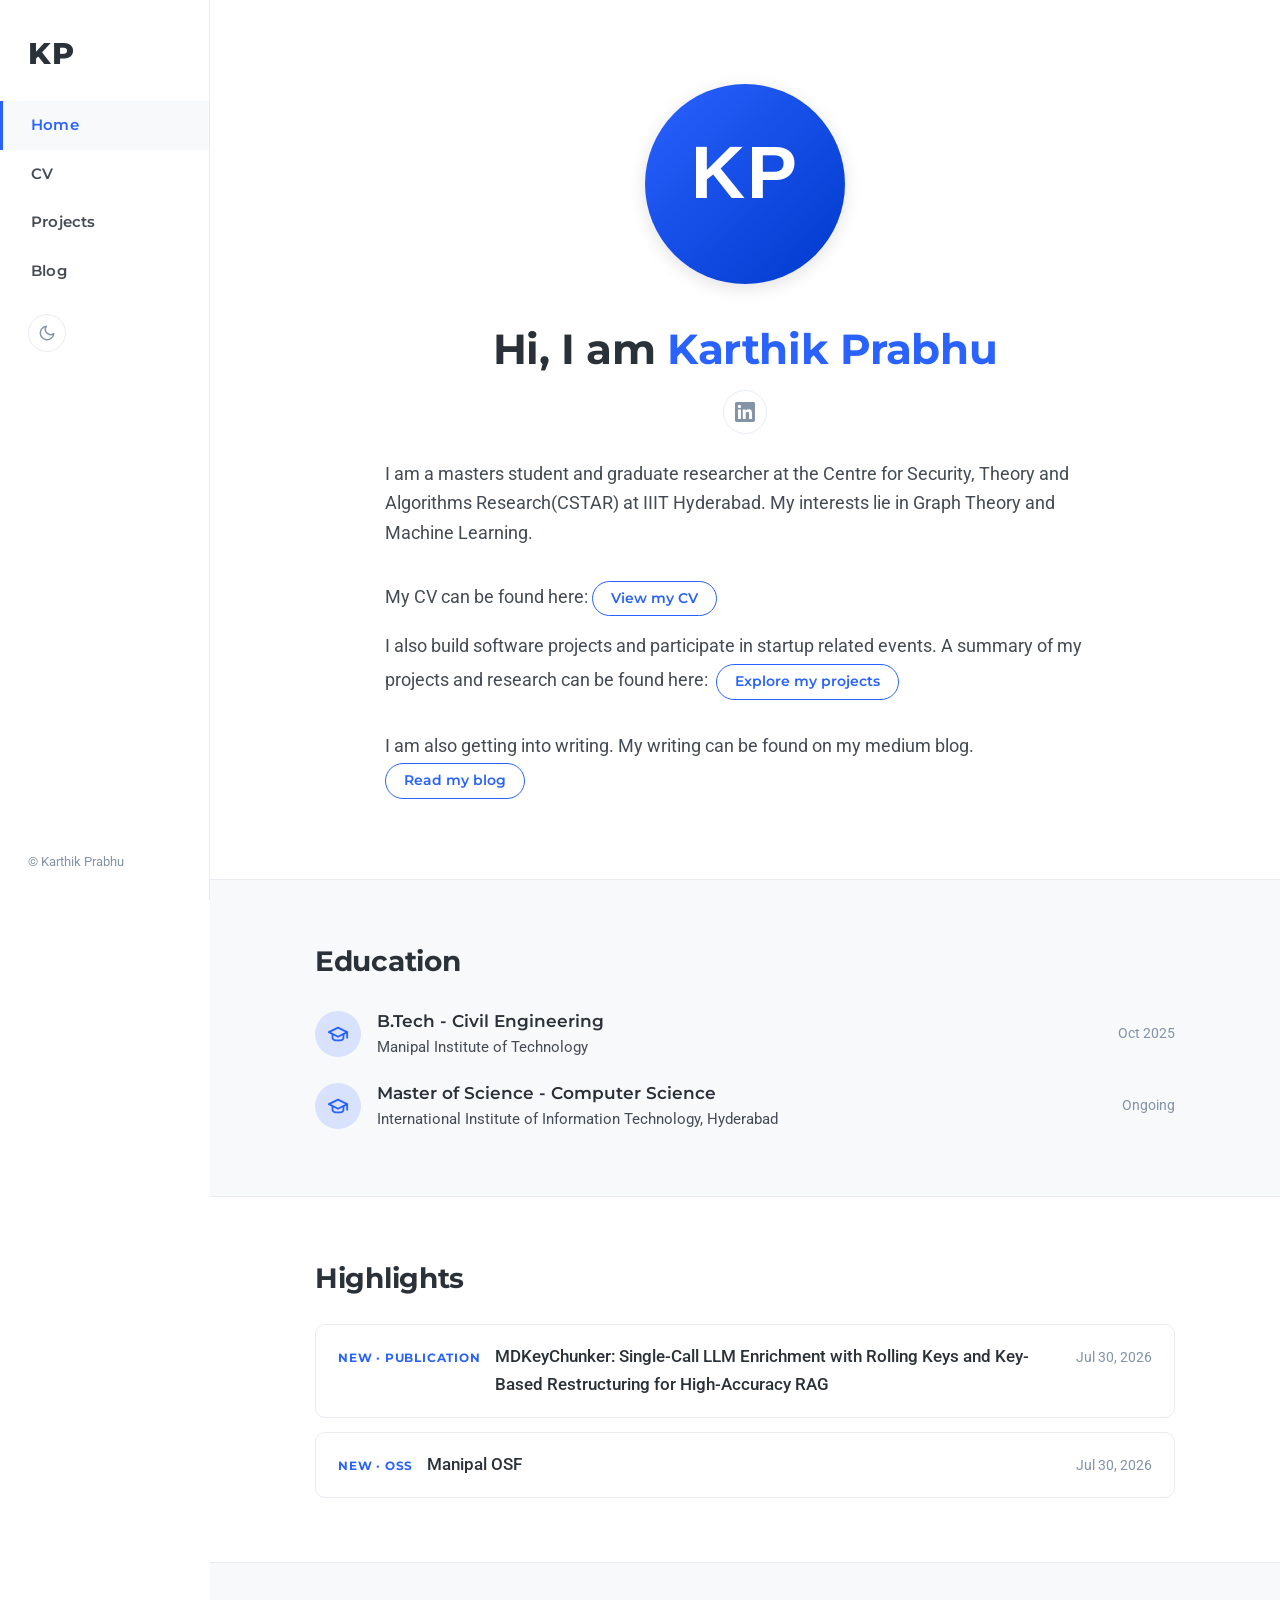
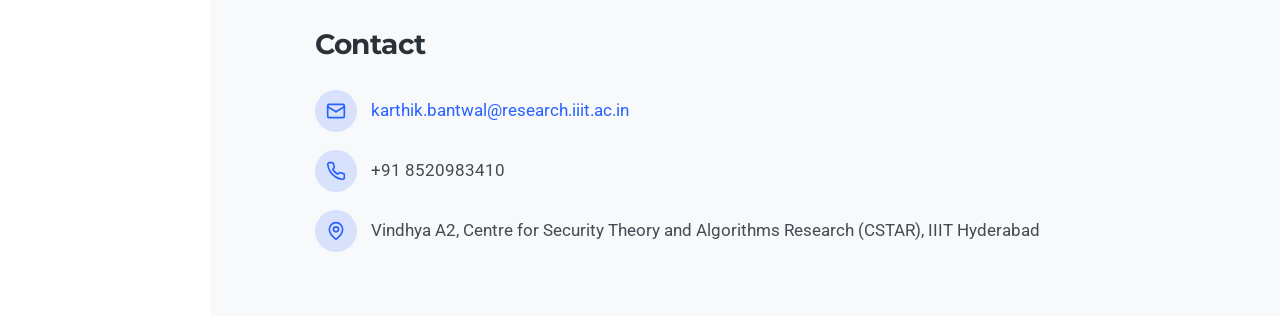
==== index.html @ 8d87aa46 "Initial commit of local code" ====
<!DOCTYPE html>
<html lang="en">
<head>
<meta charset="utf-8">
<meta name="viewport" content="width=device-width, initial-scale=1">
<title>Karthik Prabhu</title>
<script>(function(){var t=localStorage.getItem("kp-theme")||(matchMedia("(prefers-color-scheme: dark)").matches?"dark":"light");document.documentElement.setAttribute("data-theme",t);})();</script>
<link rel="preconnect" href="https://fonts.googleapis.com">
<link href="https://fonts.googleapis.com/css2?family=Montserrat:wght@600;700;800&family=Roboto:ital,wght@0,400;0,500;0,700;1,400&family=Roboto+Mono&display=swap" rel="stylesheet">
<link rel="stylesheet" href="styles/site.css">
</head>
<body>

<nav class="ribbon">
  <a class="brand" href="./">KP</a>
  <ul>
    <li><a href="./" class="active">Home</a></li>
    <li><a href="cv/">CV</a></li>
    <li><a href="projects/">Projects</a></li>
    <li><a href="blog/">Blog</a></li>
  </ul>
  <div class="ribbon-tools">
    <button class="theme-toggle" id="theme-toggle" aria-label="Toggle light/dark theme">
      <svg class="icon-moon" viewBox="0 0 24 24" fill="none" stroke="currentColor" stroke-width="2" stroke-linecap="round" stroke-linejoin="round"><path d="M21 12.79A9 9 0 1 1 11.21 3 7 7 0 0 0 21 12.79z"/></svg>
      <svg class="icon-sun" viewBox="0 0 24 24" fill="none" stroke="currentColor" stroke-width="2" stroke-linecap="round" stroke-linejoin="round"><circle cx="12" cy="12" r="4"/><path d="M12 2v2m0 16v2M4.93 4.93l1.41 1.41m11.32 11.32 1.41 1.41M2 12h2m16 0h2M6.34 17.66l-1.41 1.41M19.07 4.93l-1.41 1.41"/></svg>
    </button>
  </div>
  <div class="ribbon-foot">&copy; Karthik Prabhu</div>
</nav>

<div class="page">

  <!-- Introduction -->
  <section class="section hero">
    <div class="section-inner">
      <img class="avatar" src="media/avatar.svg" alt="Karthik Prabhu">
      <h1 class="hero-name" id="hero-name">Hi, I am
        <span class="np">K<span class="fold">arthik&nbsp;</span></span><span class="np">P<span class="fold">rabhu</span></span>
      </h1>

      <!-- Socials: "reach me here" icon buttons, hydrated from data/home.json -->
      <div class="socials" id="socials" aria-label="Social profiles"></div>

      <div class="intro" id="about">
        <!-- hydrated from data/home.json (sanitized by the CMS at save time) -->
      </div>
    </div>
  </section>

  <!-- Education -->
  <section class="section alt">
    <div class="section-inner">
      <h2>Education</h2>
      <ul class="edu-list" id="education"></ul>
      <p class="empty-note" id="education-empty" hidden>Education entries appear here once added in the CMS.</p>
    </div>
  </section>

  <!-- Highlights -->
  <section class="section">
    <div class="section-inner">
      <h2>Highlights</h2>
      <ul class="highlight-list" id="highlights"></ul>
      <p class="empty-note" id="highlights-empty" hidden>New projects, publications and posts will appear here.</p>
    </div>
  </section>

  <!-- Contact -->
  <section class="section alt">
    <div class="section-inner">
      <h2>Contact</h2>
      <ul class="contact-list">
        <li>
          <span class="icon" aria-hidden="true">
            <svg viewBox="0 0 24 24" fill="none" stroke="currentColor" stroke-width="2" stroke-linecap="round" stroke-linejoin="round"><rect x="2" y="4" width="20" height="16" rx="2"/><path d="m22 7-10 6L2 7"/></svg>
          </span>
          <a id="contact-email" href="#">&mdash;</a>
        </li>
        <li>
          <span class="icon" aria-hidden="true">
            <svg viewBox="0 0 24 24" fill="none" stroke="currentColor" stroke-width="2" stroke-linecap="round" stroke-linejoin="round"><path d="M22 16.92v3a2 2 0 0 1-2.18 2 19.79 19.79 0 0 1-8.63-3.07 19.5 19.5 0 0 1-6-6 19.79 19.79 0 0 1-3.07-8.67A2 2 0 0 1 4.11 2h3a2 2 0 0 1 2 1.72c.127.96.361 1.903.7 2.81a2 2 0 0 1-.45 2.11L8.09 9.91a16 16 0 0 0 6 6l1.27-1.27a2 2 0 0 1 2.11-.45c.907.339 1.85.573 2.81.7A2 2 0 0 1 22 16.92z"/></svg>
          </span>
          <span id="contact-phone">&mdash;</span>
        </li>
        <li>
          <span class="icon" aria-hidden="true">
            <svg viewBox="0 0 24 24" fill="none" stroke="currentColor" stroke-width="2" stroke-linecap="round" stroke-linejoin="round"><path d="M20 10c0 6-8 12-8 12s-8-6-8-12a8 8 0 0 1 16 0Z"/><circle cx="12" cy="10" r="3"/></svg>
          </span>
          <span id="contact-address">&mdash;</span>
        </li>
      </ul>
    </div>
  </section>

</div>

<script src="js/theme.js"></script>
<script src="js/home.js"></script>
</body>
</html>
---- styles/site.css ----
/* Site chrome + Home page, following the Hugo Academic theme:
   Montserrat headings, Roboto body, blue primary, and the theme's
   Dracula-inspired dark mode (#282a36 / #44475a / #f8f8f2).
   Theme is switched via data-theme on <html> (see js/theme.js). */

:root {
  --primary: #2962ff;
  --primary-hover: #0039cb;
  --primary-glow: rgba(41, 98, 255, 0.15);
  --text: #454b54;
  --heading: #2b3138;
  --muted: #8493a5;
  --border: #e8ecf1;
  --bg: #ffffff;
  --bg-alt: #f7f9fb;
  --surface: #ffffff;
  --code-bg: #f4f5f7;
  --code-text: #c7254e;
  --overlay: rgba(10, 20, 40, 0.85);
  --shadow: rgba(0, 0, 0, 0.12);

  --ribbon-w: 210px;
  --font-head: "Montserrat", -apple-system, BlinkMacSystemFont, "Segoe UI", sans-serif;
  --font-body: "Roboto", -apple-system, BlinkMacSystemFont, "Segoe UI", sans-serif;
  --font-mono: "Roboto Mono", ui-monospace, SFMono-Regular, Menlo, monospace;
}

/* Hugo Academic's dark mode palette (Dracula-derived). */
html[data-theme="dark"] {
  --primary: #82aaff;
  --primary-hover: #b3ccff;
  --primary-glow: rgba(130, 170, 255, 0.16);
  --text: #d6d9e4;
  --heading: #f8f8f2;
  --muted: #9aa3c0;
  --border: #3b3e51;
  --bg: #282a36;
  --bg-alt: #22242e;
  --surface: #313342;
  --code-bg: #44475a;
  --code-text: #8be9fd;
  --overlay: rgba(10, 12, 22, 0.88);
  --shadow: rgba(0, 0, 0, 0.45);
}

* { box-sizing: border-box; }

html { scroll-behavior: smooth; }

body {
  margin: 0;
  color: var(--text);
  background: var(--bg);
  font: 16.5px/1.7 var(--font-body);
  -webkit-font-smoothing: antialiased;
  text-rendering: optimizeLegibility;
  transition: background 0.2s ease, color 0.2s ease;
}

a { color: var(--primary); text-decoration: none; }
a:hover { color: var(--primary-hover); text-decoration: underline; }

h1, h2, h3, h4 {
  font-family: var(--font-head);
  color: var(--heading);
  line-height: 1.25;
  letter-spacing: -0.01em;
}

/* ---------- Vertical ribbon ---------- */

.ribbon {
  position: fixed;
  inset: 0 auto 0 0;
  width: var(--ribbon-w);
  background: var(--bg);
  border-right: 1px solid var(--border);
  display: flex;
  flex-direction: column;
  padding: 28px 0;
  z-index: 100;
  transition: background 0.2s ease;
}

.ribbon .brand {
  font-family: var(--font-head);
  font-weight: 800;
  font-size: 30px;
  letter-spacing: 1px;
  color: var(--heading);
  text-decoration: none;
  padding: 0 28px 22px;
}
.ribbon .brand:hover { color: var(--primary); text-decoration: none; }

.ribbon ul { list-style: none; margin: 0; padding: 0; }

.ribbon li a {
  display: block;
  padding: 12px 28px;
  font-family: var(--font-head);
  font-weight: 600;
  font-size: 14.5px;
  letter-spacing: 0.2px;
  color: var(--text);
  text-decoration: none;
  border-left: 3px solid transparent;
  transition: color 0.12s ease, background 0.12s ease;
}
.ribbon li a:hover { color: var(--primary); background: var(--bg-alt); text-decoration: none; }
.ribbon li a.active {
  color: var(--primary);
  border-left-color: var(--primary);
  background: var(--bg-alt);
}

.ribbon-tools { padding: 18px 28px 0; }

.theme-toggle {
  width: 38px;
  height: 38px;
  border-radius: 50%;
  border: 1px solid var(--border);
  background: var(--surface);
  color: var(--muted);
  cursor: pointer;
  display: flex;
  align-items: center;
  justify-content: center;
  transition: border-color 0.15s ease, color 0.15s ease, transform 0.15s ease;
}
.theme-toggle:hover { border-color: var(--primary); color: var(--primary); transform: rotate(15deg); }
.theme-toggle svg { width: 18px; height: 18px; }
.theme-toggle .icon-sun { display: none; }
html[data-theme="dark"] .theme-toggle .icon-sun { display: block; }
html[data-theme="dark"] .theme-toggle .icon-moon { display: none; }

.ribbon .ribbon-foot {
  margin-top: auto;
  padding: 18px 28px 0;
  font-size: 12.5px;
  color: var(--muted);
}

/* ---------- Page body ---------- */

.page {
  margin-left: var(--ribbon-w);
  min-height: 100vh;
}

.section {
  padding: 64px 32px;
  border-bottom: 1px solid var(--border);
}
.section:last-child { border-bottom: none; }
.section-inner { max-width: 860px; margin: 0 auto; }
.section.alt { background: var(--bg-alt); }

.section h2 {
  font-size: 28px;
  font-weight: 700;
  margin: 0 0 28px;
}

/* ---------- Hero / biography ---------- */

.hero { text-align: center; padding-top: 84px; }

.avatar {
  width: 200px;
  height: 200px;
  border-radius: 50%;
  object-fit: cover;
  box-shadow: 0 4px 18px var(--shadow);
}

.hero-name {
  font-size: 42px;
  font-weight: 700;
  margin: 30px 0 8px;
  white-space: nowrap;
}

.hero-name .np { color: var(--primary); }

/* "Karthik Prabhu" folds into "KP" */
.hero-name .fold {
  display: inline-block;
  overflow: hidden;
  vertical-align: bottom;
  max-width: 9ch;
  opacity: 1;
  transition: max-width 1s cubic-bezier(0.65, 0, 0.35, 1), opacity 0.7s ease;
}
.hero-name.collapsed .fold { max-width: 0; opacity: 0; }

.intro {
  max-width: 720px;
  margin: 26px auto 0;
  font-size: 17.5px;
  text-align: left;
}
.intro p { margin: 0 0 14px; }

/* Inline call-to-action buttons inserted from the CMS About editor. */
.intro .about-btn {
  display: inline-block;
  font-family: var(--font-head);
  font-weight: 600;
  font-size: 14px;
  color: var(--primary);
  background: var(--surface);
  border: 1.5px solid var(--primary);
  border-radius: 999px;
  padding: 5px 18px;
  margin: 2px 4px 2px 0;
  transition: background 0.15s ease, color 0.15s ease, transform 0.15s ease, box-shadow 0.15s ease;
}
.intro .about-btn:hover {
  background: var(--primary);
  color: var(--bg);
  text-decoration: none;
  transform: translateY(-1px);
  box-shadow: 0 6px 14px var(--primary-glow);
}

/* ---------- Socials ("reach me here") ---------- */

.socials {
  display: flex;
  justify-content: center;
  gap: 14px;
  margin-top: 14px;
}

.social-btn {
  width: 44px;
  height: 44px;
  border-radius: 50%;
  border: 1px solid var(--border);
  background: var(--surface);
  color: var(--muted);
  display: flex;
  align-items: center;
  justify-content: center;
  transition: color 0.15s ease, border-color 0.15s ease, transform 0.15s ease, box-shadow 0.15s ease;
}
.social-btn:hover {
  color: var(--primary);
  border-color: var(--primary);
  transform: translateY(-2px);
  box-shadow: 0 6px 14px var(--primary-glow);
  text-decoration: none;
}
.social-btn svg { width: 20px; height: 20px; }

/* ---------- Education ---------- */

.edu-list { list-style: none; margin: 0; padding: 0; display: grid; gap: 18px; }

.edu-item {
  display: flex;
  align-items: center;
  gap: 16px;
}

.edu-icon {
  width: 46px;
  height: 46px;
  border-radius: 50%;
  background: var(--primary-glow);
  color: var(--primary);
  display: flex;
  align-items: center;
  justify-content: center;
  flex: none;
}
.edu-icon svg { width: 22px; height: 22px; }

.edu-body { flex: 1; min-width: 0; display: flex; flex-direction: column; }
.edu-program { font-family: var(--font-head); font-weight: 600; color: var(--heading); font-size: 16.5px; }
.edu-institute { color: var(--text); font-size: 15px; }
.edu-date { color: var(--muted); font-size: 14px; white-space: nowrap; }

/* ---------- Highlights ---------- */

.highlight-list { list-style: none; margin: 0; padding: 0; display: grid; gap: 14px; }

.highlight-card {
  display: flex;
  align-items: baseline;
  gap: 14px;
  padding: 18px 22px;
  background: var(--surface);
  border: 1px solid var(--border);
  border-radius: 10px;
  text-decoration: none;
  transition: box-shadow 0.15s ease, transform 0.15s ease, border-color 0.15s ease;
}
.highlight-card:hover {
  text-decoration: none;
  border-color: var(--primary);
  box-shadow: 0 6px 18px var(--primary-glow);
  transform: translateY(-2px);
}
.highlight-card .tag {
  font-family: var(--font-head);
  font-weight: 700;
  font-size: 11.5px;
  letter-spacing: 0.8px;
  text-transform: uppercase;
  color: var(--primary);
  white-space: nowrap;
}
.highlight-card .title { color: var(--heading); font-weight: 500; flex: 1; }
.highlight-card .date { color: var(--muted); font-size: 14px; white-space: nowrap; }

.empty-note { color: var(--muted); }

/* ---------- Contact ---------- */

.contact-list { list-style: none; margin: 0; padding: 0; display: grid; gap: 18px; }

.contact-list li { display: flex; align-items: center; gap: 14px; font-size: 16.5px; }

.contact-list .icon {
  width: 42px;
  height: 42px;
  border-radius: 50%;
  background: var(--primary-glow);
  color: var(--primary);
  display: flex;
  align-items: center;
  justify-content: center;
  flex: none;
}
.contact-list .icon svg { width: 20px; height: 20px; }

/* ---------- Project carousels ---------- */

.carousel { display: flex; align-items: center; gap: 12px; }

.car-viewport { overflow: hidden; flex: 1; }

.car-track {
  display: flex;
  gap: 14px;
  transition: transform 0.35s cubic-bezier(0.4, 0, 0.2, 1);
}

.proj-card {
  position: relative;
  flex: none;
  width: 148px;
  height: 96px;
  border-radius: 10px;
  overflow: hidden;
  border: 1px solid var(--border);
  background: var(--bg-alt);
  transition: box-shadow 0.15s ease, transform 0.15s ease, border-color 0.15s ease;
}
.proj-card:hover {
  border-color: var(--primary);
  box-shadow: 0 6px 18px var(--primary-glow);
  transform: translateY(-2px);
}
.proj-card img { width: 100%; height: 100%; object-fit: cover; display: block; }

.proj-overlay {
  position: absolute;
  inset: auto 0 0 0;
  padding: 18px 10px 8px;
  background: linear-gradient(transparent, var(--overlay));
  color: #fff;
  font-family: var(--font-head);
  font-size: 12.5px;
  font-weight: 600;
  line-height: 1.3;
  opacity: 0;
  transition: opacity 0.15s ease;
}
.proj-card:hover .proj-overlay { opacity: 1; }

.car-arrow {
  flex: none;
  width: 36px;
  height: 36px;
  border-radius: 50%;
  border: 1px solid var(--border);
  background: var(--surface);
  color: var(--heading);
  font-size: 20px;
  line-height: 1;
  cursor: pointer;
  transition: border-color 0.15s, color 0.15s;
}
.car-arrow:hover:not(:disabled) { border-color: var(--primary); color: var(--primary); }
.car-arrow:disabled { opacity: 0.35; cursor: default; }

/* ---------- Publications ---------- */

.pub-head {
  display: flex;
  align-items: baseline;
  justify-content: space-between;
  gap: 16px;
  flex-wrap: wrap;
}

.profile-buttons { display: flex; gap: 10px; flex-wrap: wrap; }
.profile-btn {
  font-family: var(--font-head);
  font-weight: 600;
  font-size: 13.5px;
  color: var(--primary);
  border: 1px solid var(--primary);
  border-radius: 999px;
  padding: 6px 16px;
}
.profile-btn:hover { background: var(--primary); color: var(--bg); text-decoration: none; }

.pub-block {
  display: flex;
  gap: 20px;
  padding: 22px 0;
  border-bottom: 1px solid var(--border);
}
.pub-block:last-child { border-bottom: none; }

.pub-thumb {
  flex: none;
  width: 148px;
  height: 96px;
  border-radius: 10px;
  overflow: hidden;
  border: 1px solid var(--border);
  background: var(--surface);
}
.pub-thumb img { width: 100%; height: 100%; object-fit: cover; display: block; }
a.pub-thumb { transition: box-shadow 0.15s ease, border-color 0.15s ease; }
a.pub-thumb:hover { border-color: var(--primary); box-shadow: 0 6px 18px var(--primary-glow); }

.pub-body { flex: 1; min-width: 0; }

.pub-title { margin: 0 0 4px; font-size: 18px; }
.pub-title a:hover { text-decoration: underline; }

.pub-authors { margin: 0 0 4px; font-size: 15px; }

.pub-meta { margin: 0 0 12px; color: var(--muted); font-size: 14.5px; }

.pub-status {
  display: inline-block;
  margin-left: 6px;
  padding: 2px 10px;
  border-radius: 999px;
  font-family: var(--font-head);
  font-size: 11.5px;
  font-weight: 700;
  letter-spacing: 0.4px;
  text-transform: uppercase;
}
.s-published { background: rgba(19, 115, 51, 0.12); color: #1e8e3e; }
.s-accepted { background: rgba(0, 105, 92, 0.12); color: #00897b; }
.s-preprint { background: rgba(26, 86, 219, 0.12); color: #4285f4; }
.s-under-review { background: rgba(176, 96, 0, 0.14); color: #e37400; }
.s-in-preparation { background: rgba(95, 99, 104, 0.14); color: #80868b; }
html[data-theme="dark"] .s-published { color: #5bd67d; }
html[data-theme="dark"] .s-accepted { color: #4dd0c4; }
html[data-theme="dark"] .s-preprint { color: #8ab4f8; }
html[data-theme="dark"] .s-under-review { color: #fbbc04; }
html[data-theme="dark"] .s-in-preparation { color: #b0b6be; }

.pub-buttons { display: flex; gap: 8px; flex-wrap: wrap; }
.pub-btn {
  font-family: var(--font-head);
  font-weight: 600;
  font-size: 13px;
  color: var(--text);
  background: var(--surface);
  border: 1px solid var(--border);
  border-radius: 8px;
  padding: 6px 14px;
  cursor: pointer;
}
.pub-btn:hover { border-color: var(--primary); color: var(--primary); text-decoration: none; }

.pub-bibtex {
  margin: 12px 0 0;
  padding: 14px;
  background: var(--code-bg);
  border: 1px solid var(--border);
  border-radius: 8px;
  font-family: var(--font-mono);
  font-size: 12.5px;
  color: var(--text);
  overflow-x: auto;
  white-space: pre-wrap;
}

@media (max-width: 640px) {
  .pub-block { flex-direction: column; }
}

/* ---------- Placeholder pages ---------- */

.placeholder { text-align: center; padding-top: 120px; color: var(--muted); }
.placeholder h1 { color: var(--heading); }

/* ---------- Mobile ---------- */

@media (max-width: 780px) {
  .ribbon {
    position: static;
    width: auto;
    flex-direction: row;
    align-items: center;
    border-right: none;
    border-bottom: 1px solid var(--border);
    padding: 10px 16px;
  }
  .ribbon .brand { padding: 0 14px 0 0; font-size: 22px; }
  .ribbon ul { display: flex; }
  .ribbon li a { padding: 8px 12px; border-left: none; border-bottom: 2px solid transparent; }
  .ribbon li a.active { border-bottom-color: var(--primary); background: none; }
  .ribbon-tools { padding: 0 0 0 8px; margin-left: auto; }
  .theme-toggle { width: 34px; height: 34px; }
  .ribbon .ribbon-foot { display: none; }
  .page { margin-left: 0; }
  .hero-name { font-size: 30px; }
}
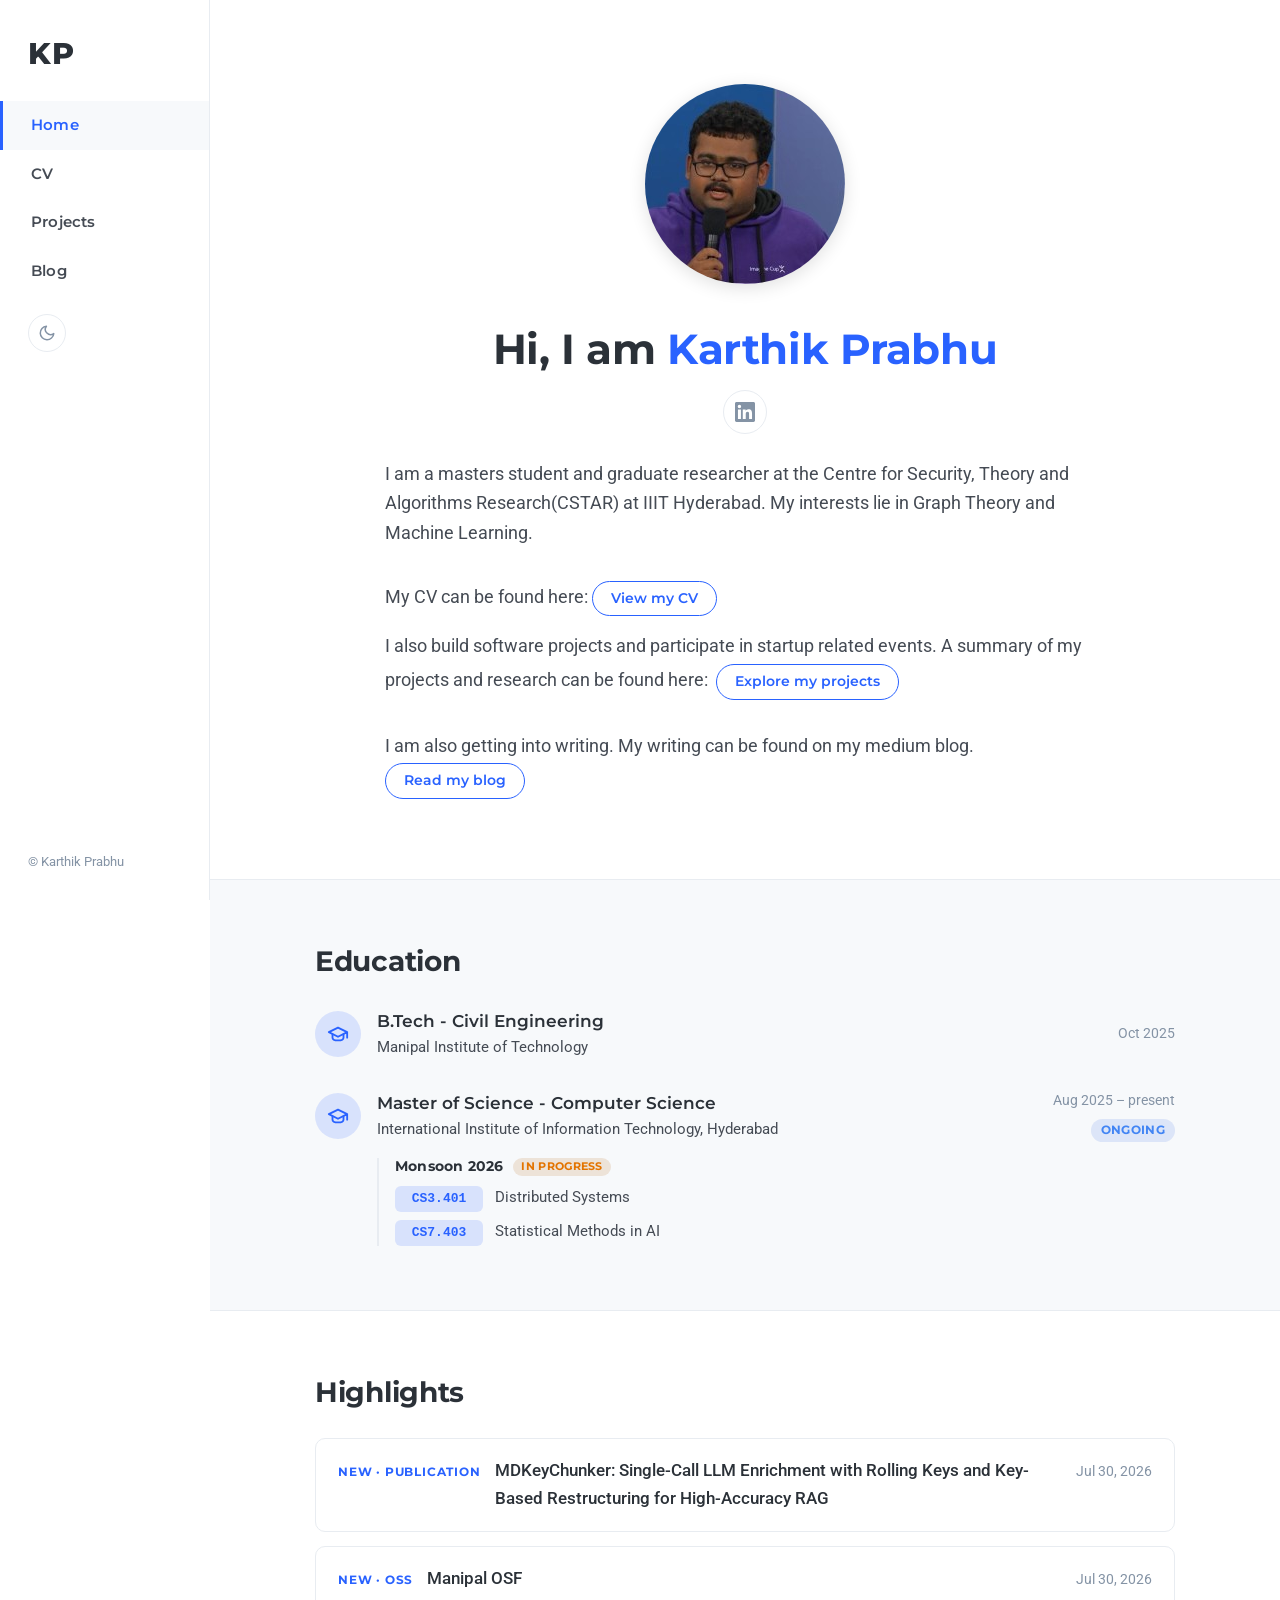
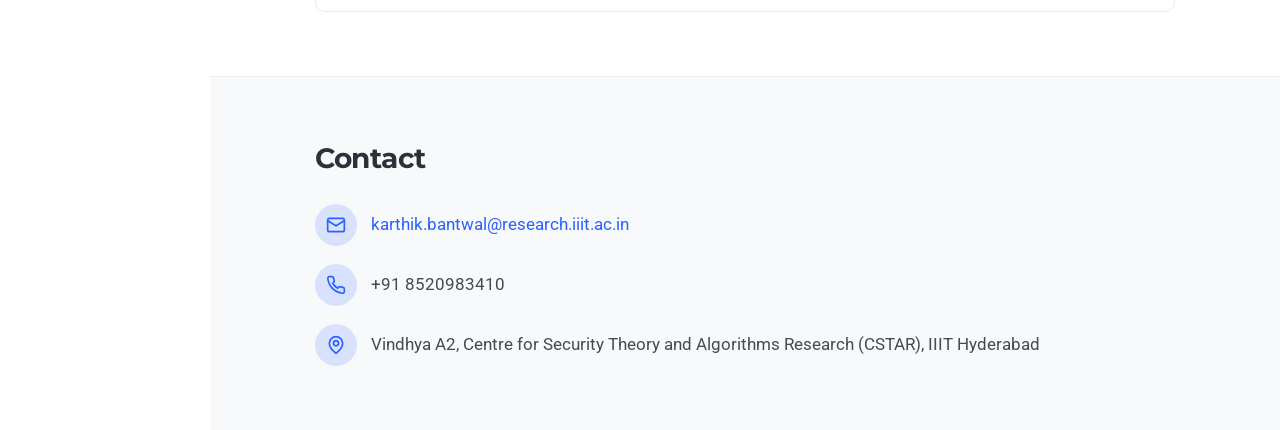
==== commit f5418eeb: "Add Medium blog integration and expand home education UI. Blog cards load from Medium RSS with a Ful" ====
--- a/index.html
+++ b/index.html
@@ -33,7 +33,7 @@
   <!-- Introduction -->
   <section class="section hero">
     <div class="section-inner">
-      <img class="avatar" src="media/avatar.svg" alt="Karthik Prabhu">
+      <img class="avatar" id="avatar" src="media/avatar.svg" alt="Karthik Prabhu" width="200" height="200">
       <h1 class="hero-name" id="hero-name">Hi, I am
         <span class="np">K<span class="fold">arthik&nbsp;</span></span><span class="np">P<span class="fold">rabhu</span></span>
       </h1>
@@ -95,6 +95,7 @@
 </div>
 
 <script src="js/theme.js"></script>
+<script src="js/links.js"></script>
 <script src="js/home.js"></script>
 </body>
 </html>
--- a/styles/site.css
+++ b/styles/site.css
@@ -172,7 +172,9 @@
   height: 200px;
   border-radius: 50%;
   object-fit: cover;
+  object-position: center;
   box-shadow: 0 4px 18px var(--shadow);
+  background: var(--bg-alt);
 }
 
 .hero-name {
@@ -257,9 +259,11 @@
 
 /* ---------- Education ---------- */
 
-.edu-list { list-style: none; margin: 0; padding: 0; display: grid; gap: 18px; }
-
-.edu-item {
+.edu-list { list-style: none; margin: 0; padding: 0; display: grid; gap: 28px; }
+
+.edu-item { display: flex; flex-direction: column; gap: 16px; }
+
+.edu-head {
   display: flex;
   align-items: center;
   gap: 16px;
@@ -279,9 +283,119 @@
 .edu-icon svg { width: 22px; height: 22px; }
 
 .edu-body { flex: 1; min-width: 0; display: flex; flex-direction: column; }
+.edu-program-line { display: flex; align-items: baseline; gap: 10px; flex-wrap: wrap; }
 .edu-program { font-family: var(--font-head); font-weight: 600; color: var(--heading); font-size: 16.5px; }
+.edu-cgpa {
+  font-family: var(--font-head);
+  font-size: 13px;
+  font-weight: 700;
+  color: var(--primary);
+  letter-spacing: 0.2px;
+}
 .edu-institute { color: var(--text); font-size: 15px; }
+
+.edu-meta {
+  display: flex;
+  flex-direction: column;
+  align-items: flex-end;
+  gap: 6px;
+  flex: none;
+}
 .edu-date { color: var(--muted); font-size: 14px; white-space: nowrap; }
+.edu-badge {
+  display: inline-block;
+  padding: 2px 10px;
+  border-radius: 999px;
+  font-family: var(--font-head);
+  font-size: 11.5px;
+  font-weight: 700;
+  letter-spacing: 0.3px;
+  text-transform: uppercase;
+  white-space: nowrap;
+}
+.edu-badge.ongoing { background: rgba(26, 86, 219, 0.12); color: #4285f4; }
+html[data-theme="dark"] .edu-badge.ongoing { color: #8ab4f8; }
+
+.edu-semesters {
+  margin-left: 62px;
+  display: grid;
+  gap: 18px;
+  padding-left: 16px;
+  border-left: 2px solid var(--border);
+}
+
+.edu-semester-label {
+  margin: 0 0 10px;
+  font-size: 14px;
+  font-weight: 700;
+  color: var(--heading);
+  letter-spacing: 0.2px;
+  display: flex;
+  align-items: center;
+  gap: 10px;
+  flex-wrap: wrap;
+}
+.edu-sem-tag {
+  font-size: 11px;
+  font-weight: 700;
+  text-transform: uppercase;
+  letter-spacing: 0.3px;
+  padding: 2px 8px;
+  border-radius: 999px;
+  background: rgba(19, 115, 51, 0.12);
+  color: #1e8e3e;
+}
+.edu-sem-tag.in-progress {
+  background: rgba(176, 96, 0, 0.14);
+  color: #e37400;
+}
+html[data-theme="dark"] .edu-sem-tag { color: #5bd67d; }
+html[data-theme="dark"] .edu-sem-tag.in-progress { color: #fbbc04; }
+
+.edu-courses {
+  list-style: none;
+  margin: 0;
+  padding: 0;
+  display: grid;
+  gap: 8px;
+}
+
+.edu-course {
+  display: grid;
+  grid-template-columns: 5.5rem 1fr auto;
+  align-items: baseline;
+  gap: 12px;
+  font-size: 14.5px;
+}
+
+.edu-course-code {
+  font-family: var(--font-mono);
+  font-size: 13px;
+  font-weight: 600;
+  color: var(--primary);
+  background: var(--primary-glow);
+  border-radius: 6px;
+  padding: 2px 8px;
+  text-align: center;
+}
+
+.edu-course-name { color: var(--text); }
+.edu-course-grade {
+  font-family: var(--font-head);
+  font-weight: 700;
+  font-size: 13.5px;
+  color: var(--heading);
+  min-width: 2.2rem;
+  text-align: right;
+}
+
+@media (max-width: 640px) {
+  .edu-head { flex-wrap: wrap; }
+  .edu-meta { align-items: flex-start; width: 100%; padding-left: 62px; }
+  .edu-semesters { margin-left: 0; }
+  .edu-course { grid-template-columns: 5rem 1fr; }
+  .edu-course-grade { grid-column: 2; text-align: left; color: var(--primary); }
+}
 
 /* ---------- Highlights ---------- */
 
@@ -501,6 +615,138 @@
 
 @media (max-width: 640px) {
   .pub-block { flex-direction: column; }
+}
+
+/* ---------- Blog (Medium) ---------- */
+
+.blog-lede { color: var(--muted); margin: -12px 0 28px; }
+
+.blog-status {
+  color: var(--muted);
+  font-size: 14.5px;
+  margin: 0 0 18px;
+}
+.blog-status.error { color: #e37400; }
+
+.blog-list {
+  display: grid;
+  gap: 22px;
+}
+
+.blog-card {
+  display: grid;
+  grid-template-columns: 200px 1fr;
+  gap: 20px;
+  text-decoration: none;
+  color: inherit;
+  border: 1px solid var(--border);
+  border-radius: 12px;
+  overflow: hidden;
+  background: var(--surface);
+  transition: border-color 0.15s ease, box-shadow 0.15s ease, transform 0.15s ease;
+}
+.blog-card:hover {
+  text-decoration: none;
+  border-color: var(--primary);
+  box-shadow: 0 8px 22px var(--primary-glow);
+  transform: translateY(-2px);
+}
+
+.blog-card-cover {
+  width: 100%;
+  height: 100%;
+  min-height: 140px;
+  object-fit: cover;
+  background: var(--bg-alt);
+}
+
+.blog-card-body { padding: 18px 20px 18px 0; min-width: 0; }
+.blog-card:not(:has(.blog-card-cover)) .blog-card-body { padding-left: 20px; }
+
+.blog-card-title {
+  margin: 0 0 6px;
+  font-size: 20px;
+  color: var(--heading);
+}
+
+.blog-card-meta {
+  margin: 0 0 10px;
+  font-size: 13.5px;
+  color: var(--muted);
+}
+
+.blog-card-excerpt {
+  margin: 0;
+  font-size: 15px;
+  color: var(--text);
+  line-height: 1.55;
+}
+
+.article-inner { max-width: 720px; }
+.article-back { margin: 0 0 22px; font-size: 14.5px; }
+.article-title {
+  margin: 0 0 10px;
+  font-size: 34px;
+  line-height: 1.2;
+}
+.article-byline {
+  margin: 0 0 24px;
+  color: var(--muted);
+  font-size: 15px;
+}
+.article-byline-sep { margin: 0 6px; }
+.article-cover {
+  width: 100%;
+  max-height: 420px;
+  object-fit: cover;
+  border-radius: 12px;
+  margin: 0 0 28px;
+  border: 1px solid var(--border);
+}
+
+.article-body {
+  font-size: 17.5px;
+  line-height: 1.75;
+  color: var(--text);
+}
+.article-body h1,
+.article-body h2,
+.article-body h3 {
+  margin-top: 1.4em;
+}
+.article-body img {
+  max-width: 100%;
+  height: auto;
+  border-radius: 8px;
+  margin: 18px 0;
+}
+.article-body pre,
+.article-body code {
+  font-family: var(--font-mono);
+}
+.article-body pre {
+  overflow-x: auto;
+  background: var(--code-bg);
+  border: 1px solid var(--border);
+  border-radius: 8px;
+  padding: 14px;
+}
+.article-body figure { margin: 22px 0; }
+.article-body figcaption { color: var(--muted); font-size: 14px; }
+
+.article-footer {
+  margin-top: 40px;
+  padding-top: 20px;
+  border-top: 1px solid var(--border);
+  font-family: var(--font-head);
+  font-weight: 600;
+}
+
+@media (max-width: 700px) {
+  .blog-card { grid-template-columns: 1fr; }
+  .blog-card-cover { min-height: 180px; max-height: 200px; }
+  .blog-card-body { padding: 16px 18px 20px; }
+  .article-title { font-size: 26px; }
 }
 
 /* ---------- Placeholder pages ---------- */
